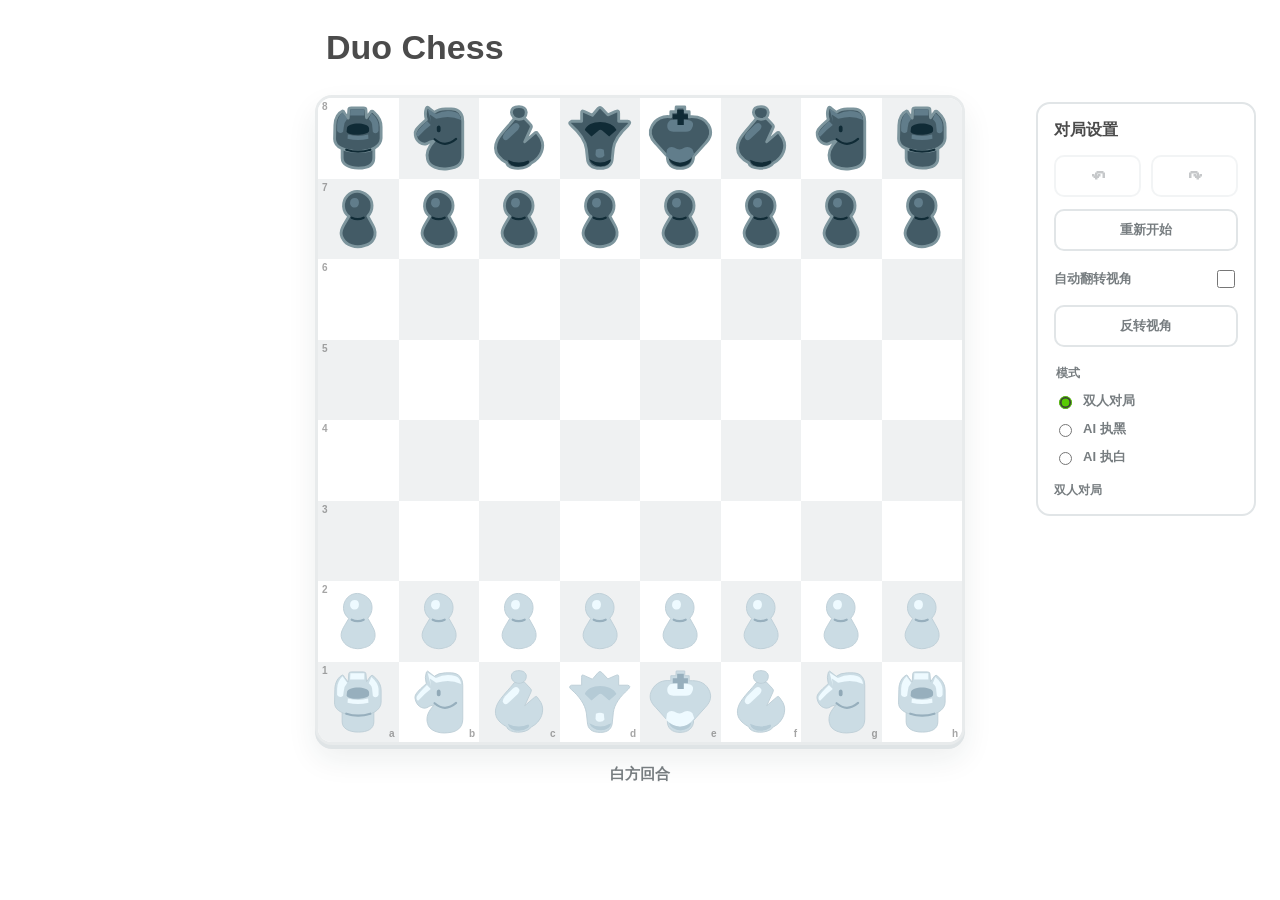
==== index.html @ 2844d371 "feat(ui): 添加棋步撤销重做按钮" ====
<!doctype html>
<html lang="zh-CN">
<head>
  <meta charset="utf-8">
  <meta name="viewport" content="width=device-width, initial-scale=1">
  <title>Duo Chess</title>
  <link rel="icon" href="assets/pieces/white-knight.svg" type="image/svg+xml">
  <link rel="stylesheet" href="styles.css">
</head>
<body>
  <main class="game-shell">
    <section class="game-content">
      <h1>Duo Chess</h1>
      <div class="board-wrap">
        <div class="board" id="board" role="grid" aria-label="国际象棋棋盘"></div>
      </div>

      <div class="controls" aria-label="对局控制">
        <div class="status" id="status">白方回合</div>
      </div>
    </section>
    <aside class="side-panel" aria-label="对局设置">
      <h2>对局设置</h2>
      <div class="history-controls" aria-label="棋步历史">
        <button id="undoMove" class="icon-button" type="button" aria-label="撤销一步" title="撤销一步" disabled>↶</button>
        <button id="redoMove" class="icon-button" type="button" aria-label="重做一步" title="重做一步" disabled>↷</button>
      </div>
      <button id="reset" class="text-button reset-button" type="button">重新开始</button>
      <label class="toggle-row">
        <span>自动翻转视角</span>
        <input id="autoFlip" type="checkbox">
      </label>
      <button id="flipView" class="text-button flip-button" type="button">反转视角</button>
      <fieldset class="mode-group">
        <legend>模式</legend>
        <label><input type="radio" name="gameMode" value="human" checked> 双人对局</label>
        <label><input type="radio" name="gameMode" value="ai-black"> AI 执黑</label>
        <label><input type="radio" name="gameMode" value="ai-white"> AI 执白</label>
      </fieldset>
      <div class="engine-status" id="aiStatus">双人对局</div>
    </aside>
  </main>
  <script src="app.js"></script>
</body>
</html>
---- styles.css ----
@font-face {
  font-family: DuoSans;
  src: url("Duolingo - The world’s most popular way to learn_files/f2331bbfd902cdf8971c4d3184a44283.woff2") format("woff2");
  font-weight: 400 800;
}

:root {
  color-scheme: dark light;
  --ink: #f2f7f9;
  --muted: #9aaab0;
  --bg: #111c20;
  --panel: #151f24;
  --board-dark: #111c20;
  --board-light: #2a3338;
  --line: #35444a;
  --board-border: #202d32;
  --board-shadow: #0a1114;
  --label: rgba(237, 247, 249, .5);
  --accent: #58cc02;
  --accent-dark: #3d9200;
  --selected: rgba(255, 200, 0, .42);
  --last-move: rgba(88, 204, 2, .15);
  --legal: rgba(138, 220, 61, .68);
}

@media (prefers-color-scheme: light) {
  :root {
    color-scheme: light;
    --ink: #4b4b4b;
    --muted: #777d80;
    --bg: #fff;
    --panel: #fff;
    --board-dark: #fff;
    --board-light: #eff1f2;
    --line: #e1e5e7;
    --board-border: #e8ebec;
    --board-shadow: #dfe4e6;
    --label: rgba(75, 75, 75, .5);
    --selected: rgba(255, 220, 100, .48);
    --last-move: rgba(88, 204, 2, .12);
    --legal: rgba(88, 180, 35, .78);
  }
}

* { box-sizing: border-box; }
html, body { min-height: 100%; }
body {
  margin: 0;
  background: var(--bg);
  color: var(--ink);
  font-family: DuoSans, -apple-system, BlinkMacSystemFont, "Segoe UI", sans-serif;
}

button { font: inherit; }
.game-shell { min-height: 100vh; position: relative; padding: 28px 24px 38px; display: flex; justify-content: center; align-items: flex-start; }
.game-content { width: min(680px, 100%); margin: 0 auto; }
h1 { margin: 0 0 28px 26px; font-size: clamp(28px, 4vw, 34px); letter-spacing: 0; }
.side-panel {
  position: fixed;
  top: 102px;
  right: 24px;
  width: 220px;
  margin: 0;
  border: 2px solid var(--line);
  border-radius: 14px;
  padding: 16px;
  color: var(--ink);
}
.side-panel h2 { margin: 0 0 14px; font-size: 16px; letter-spacing: 0; }
.history-controls { display: grid; grid-template-columns: repeat(2, 1fr); gap: 10px; margin: 0 0 12px; }
.reset-button { width: 100%; margin: 0 0 16px; }
.flip-button { width: 100%; margin: 14px 0 0; }
.toggle-row { display: flex; align-items: center; justify-content: space-between; gap: 12px; color: var(--muted); font-size: 13px; font-weight: 800; }
.toggle-row input { width: 18px; height: 18px; accent-color: var(--accent); }
.mode-group { border: 0; margin: 18px 0 0; padding: 0; display: grid; gap: 10px; }
.mode-group legend { margin-bottom: 10px; color: var(--muted); font-size: 12px; font-weight: 800; text-transform: uppercase; }
.mode-group label { display: flex; align-items: center; gap: 8px; color: var(--muted); font-size: 13px; font-weight: 800; cursor: pointer; }
.mode-group input { accent-color: var(--accent); }
.engine-status { margin-top: 16px; color: var(--muted); font-size: 12px; font-weight: 700; line-height: 1.35; overflow-wrap: anywhere; }
.board-wrap { padding: 0 14px; }
.board {
  width: min(650px, 100%); aspect-ratio: 1; margin: 0 auto; display: grid; grid-template-columns: repeat(8, 1fr); grid-template-rows: repeat(8, 1fr);
  border: 3px solid var(--board-border); border-radius: 17px; overflow: hidden; background: var(--board-dark);
  box-shadow: 0 4px 0 var(--board-shadow), 0 14px 30px rgba(0,0,0,.22);
}
.square { position: relative; display: grid; place-items: center; min-width: 0; border: 0; padding: 0; cursor: pointer; }
.square.dark { background: var(--board-dark); }
.square.light { background: var(--board-light); }
.square:hover { filter: brightness(1.16); }
.square.selected { background: var(--selected); }
.square.selected .piece { --piece-scale: 1.5; }
.piece { --piece-scale: 1; transform: scale(var(--piece-scale)); transform-origin: center; }
.piece.king-checked { animation: king-check-shake 200ms ease-in-out infinite; transform-origin: center center; }
@keyframes king-check-shake {
  0%, 100% { transform: rotate(0deg) scale(var(--piece-scale)); }
  25% { transform: rotate(-2deg) scale(var(--piece-scale)); }
  75% { transform: rotate(2deg) scale(var(--piece-scale)); }
}
.square.last-move { box-shadow: inset 0 0 0 999px var(--last-move); }
.square.legal::after { content: ""; width: 20%; aspect-ratio: 1; border-radius: 50%; background: var(--legal); position: absolute; }
.square.legal.capture::after { width: 78%; background: transparent; border: 4px solid var(--legal); }
.piece { width: 94%; height: 94%; object-fit: contain; pointer-events: none; user-select: none; position: relative; z-index: 1; }
.rank-label, .file-label { position: absolute; color: var(--label); font-size: 10px; font-weight: 800; pointer-events: none; }
.rank-label { left: 4px; top: 3px; }
.file-label { right: 4px; bottom: 3px; }
.controls { display: flex; align-items: center; justify-content: center; width: min(650px, calc(100% - 28px)); margin: 20px auto 0; }
.text-button { border: 2px solid var(--line); background: transparent; color: var(--muted); cursor: pointer; }
.text-button:hover { border-color: #71848c; color: var(--ink); }
.icon-button {
  height: 42px;
  border: 2px solid var(--line);
  border-radius: 10px;
  background: transparent;
  color: var(--muted);
  cursor: pointer;
  font-size: 24px;
  font-weight: 800;
  line-height: 1;
}
.icon-button:hover:not(:disabled) { border-color: #71848c; color: var(--ink); }
.icon-button:disabled { opacity: .42; cursor: not-allowed; }
.status { flex: 1; color: var(--muted); font-size: 15px; font-weight: 700; text-align: center; }
.text-button { height: 42px; padding: 0 14px; border-radius: 10px; font-size: 13px; font-weight: 800; }

@media (prefers-color-scheme: light) {
  .square:hover { filter: brightness(.98); }
  .board { box-shadow: 0 4px 0 var(--board-shadow), 0 14px 30px rgba(31, 45, 51, .08); }
}

@media (max-width: 700px) {
  .game-shell { padding: 16px 10px 28px; display: block; }
  h1 { margin-left: 8px; margin-bottom: 18px; }
  .side-panel { position: static; width: 100%; margin: 18px 0 0; }
  .board-wrap { padding: 0; }
  .board { border-radius: 12px; }
  .piece { width: 98%; height: 98%; }
  .controls { width: 100%; }
  .status { font-size: 13px; }
  .text-button { padding: 0 9px; }
}
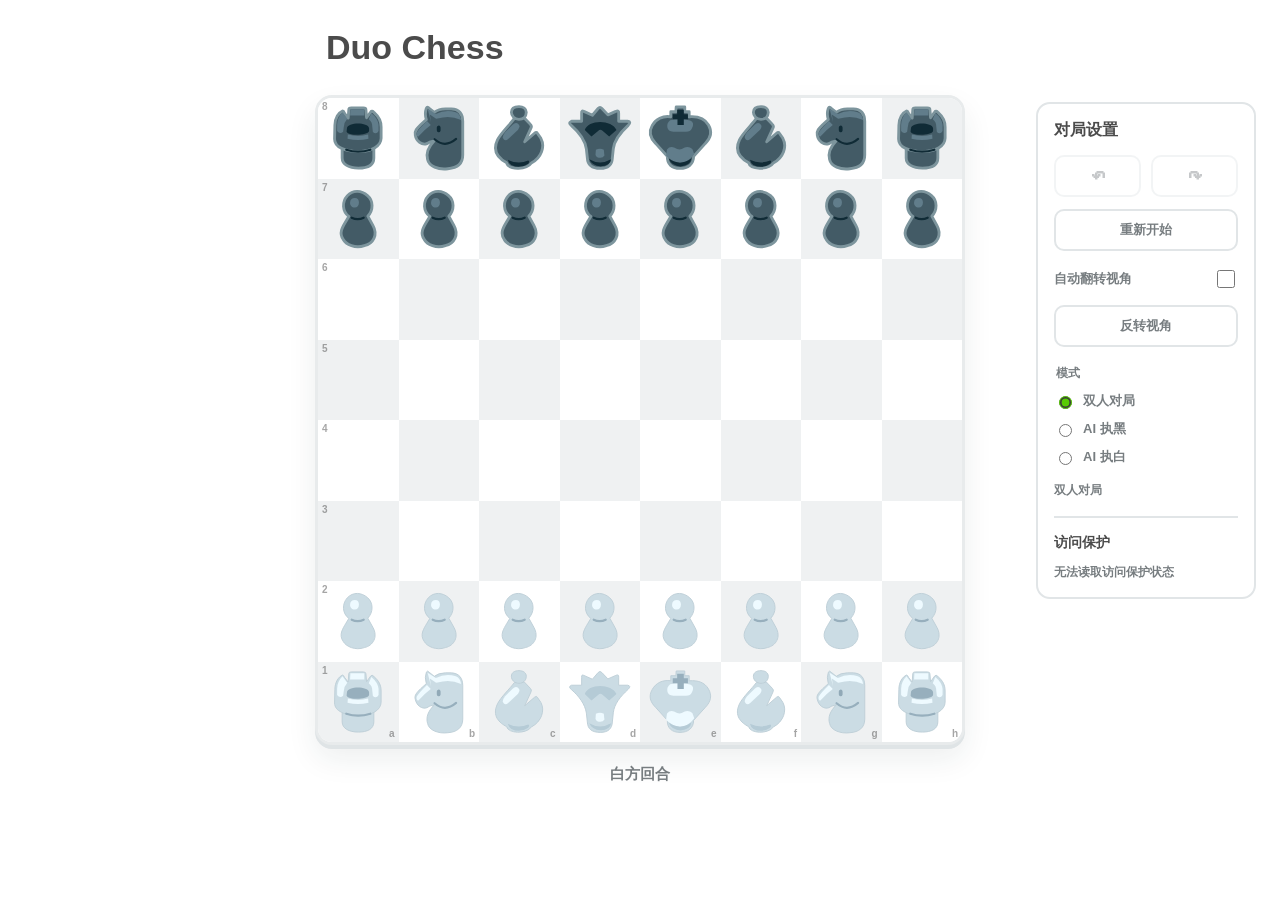
==== commit 408f972d: "feat(auth): implement access protection with username and password setup" ====
--- a/index.html
+++ b/index.html
@@ -38,6 +38,21 @@
         <label><input type="radio" name="gameMode" value="ai-white"> AI 执白</label>
       </fieldset>
       <div class="engine-status" id="aiStatus">双人对局</div>
+      <section class="account-settings" aria-labelledby="accountTitle">
+        <h3 id="accountTitle">访问保护</h3>
+        <form id="accountSetup" hidden>
+          <label class="field-label" for="accountUsername">账号</label>
+          <input id="accountUsername" class="text-input" type="text" maxlength="64" autocomplete="username">
+          <label class="field-label" for="accountPassword">密码</label>
+          <input id="accountPassword" class="text-input" type="password" minlength="8" maxlength="256" autocomplete="new-password">
+          <button id="saveAccount" class="text-button account-button" type="submit">启用密码访问</button>
+        </form>
+        <div id="accountActive" hidden>
+          <p class="account-summary">当前账号：<strong id="currentUsername"></strong></p>
+          <button id="logout" class="text-button account-button" type="button">退出登录</button>
+        </div>
+        <div class="account-message" id="accountMessage" role="status"></div>
+      </section>
     </aside>
   </main>
   <script src="app.js"></script>
--- a/styles.css
+++ b/styles.css
@@ -77,6 +77,14 @@
 .mode-group label { display: flex; align-items: center; gap: 8px; color: var(--muted); font-size: 13px; font-weight: 800; cursor: pointer; }
 .mode-group input { accent-color: var(--accent); }
 .engine-status { margin-top: 16px; color: var(--muted); font-size: 12px; font-weight: 700; line-height: 1.35; overflow-wrap: anywhere; }
+.account-settings { margin-top: 18px; padding-top: 16px; border-top: 2px solid var(--line); }
+.account-settings h3 { margin: 0 0 12px; font-size: 14px; letter-spacing: 0; }
+.field-label { display: block; margin: 9px 0 5px; color: var(--muted); font-size: 12px; font-weight: 800; }
+.text-input { width: 100%; height: 38px; border: 2px solid var(--line); border-radius: 8px; padding: 0 10px; background: transparent; color: var(--ink); font: inherit; outline: none; }
+.text-input:focus { border-color: var(--accent); }
+.account-button { width: 100%; margin-top: 12px; }
+.account-summary { margin: 0; color: var(--muted); font-size: 12px; overflow-wrap: anywhere; }
+.account-message { min-height: 17px; margin-top: 8px; color: var(--muted); font-size: 12px; font-weight: 700; line-height: 1.35; }
 .board-wrap { padding: 0 14px; }
 .board {
   width: min(650px, 100%); aspect-ratio: 1; margin: 0 auto; display: grid; grid-template-columns: repeat(8, 1fr); grid-template-rows: repeat(8, 1fr);
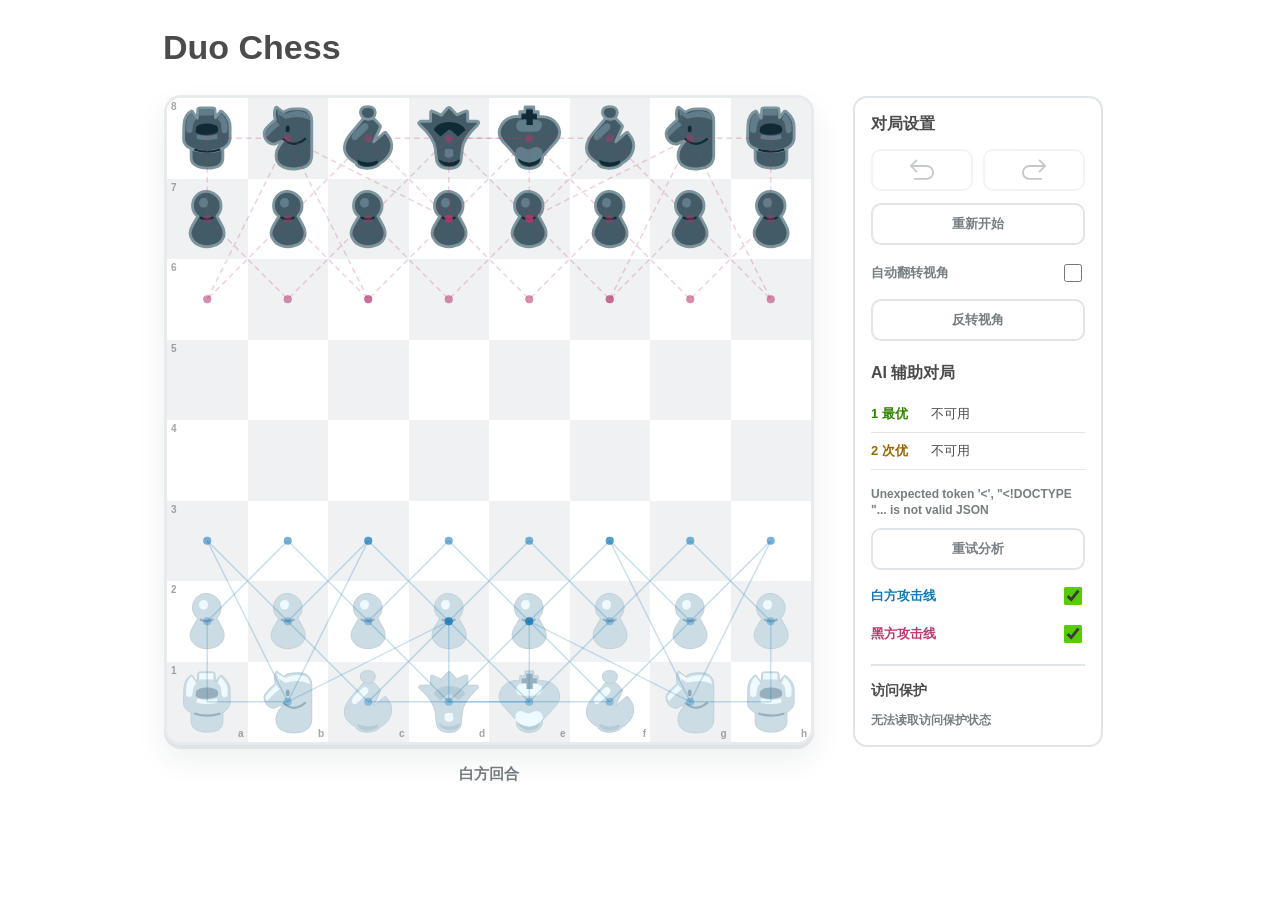
==== commit b67db931: "feat: enhance Duo Chess UI and functionality - Updated index.html to include a versioned stylesheet " ====
--- a/index.html
+++ b/index.html
@@ -5,14 +5,17 @@
   <meta name="viewport" content="width=device-width, initial-scale=1">
   <title>Duo Chess</title>
   <link rel="icon" href="assets/pieces/white-knight.svg" type="image/svg+xml">
-  <link rel="stylesheet" href="styles.css">
+  <link rel="stylesheet" href="styles.css?v=20260929-1">
 </head>
 <body>
   <main class="game-shell">
     <section class="game-content">
       <h1>Duo Chess</h1>
       <div class="board-wrap">
-        <div class="board" id="board" role="grid" aria-label="国际象棋棋盘"></div>
+        <div class="board-surface">
+          <div class="board" id="board" role="grid" aria-label="国际象棋棋盘"></div>
+          <svg id="boardOverlay" class="board-overlay" viewBox="0 0 800 800" aria-hidden="true"></svg>
+        </div>
       </div>
 
       <div class="controls" aria-label="对局控制">
@@ -22,8 +25,16 @@
     <aside class="side-panel" aria-label="对局设置">
       <h2>对局设置</h2>
       <div class="history-controls" aria-label="棋步历史">
-        <button id="undoMove" class="icon-button" type="button" aria-label="撤销一步" title="撤销一步" disabled>↶</button>
-        <button id="redoMove" class="icon-button" type="button" aria-label="重做一步" title="重做一步" disabled>↷</button>
+        <button id="undoMove" class="icon-button" type="button" aria-label="撤销一步" title="撤销一步" disabled>
+          <svg class="history-icon" viewBox="0 0 1170 1024" xmlns="http://www.w3.org/2000/svg" aria-hidden="true">
+            <path d="M811.008 271.945143H147.675429l198.656-198.509714A43.154286 43.154286 0 0 0 285.257143 12.653714L12.653714 285.037714a43.008 43.008 0 0 0 0 60.928l272.749715 272.310857a43.154286 43.154286 0 0 0 61.074285-60.928L150.308571 361.764571h660.553143a269.458286 269.458286 0 1 1 0 538.916572H226.962286a44.982857 44.982857 0 1 0 0 89.965714h583.899428c198.509714 0 359.424-160.914286 359.424-359.424a359.277714 359.277714 0 0 0-359.277714-359.277714z"/>
+          </svg>
+        </button>
+        <button id="redoMove" class="icon-button" type="button" aria-label="重做一步" title="重做一步" disabled>
+          <svg class="history-icon history-icon--redo" viewBox="0 0 1170 1024" xmlns="http://www.w3.org/2000/svg" aria-hidden="true">
+            <path d="M811.008 271.945143H147.675429l198.656-198.509714A43.154286 43.154286 0 0 0 285.257143 12.653714L12.653714 285.037714a43.008 43.008 0 0 0 0 60.928l272.749715 272.310857a43.154286 43.154286 0 0 0 61.074285-60.928L150.308571 361.764571h660.553143a269.458286 269.458286 0 1 1 0 538.916572H226.962286a44.982857 44.982857 0 1 0 0 89.965714h583.899428c198.509714 0 359.424-160.914286 359.424-359.424a359.277714 359.277714 0 0 0-359.277714-359.277714z"/>
+          </svg>
+        </button>
       </div>
       <button id="reset" class="text-button reset-button" type="button">重新开始</button>
       <label class="toggle-row">
@@ -31,13 +42,14 @@
         <input id="autoFlip" type="checkbox">
       </label>
       <button id="flipView" class="text-button flip-button" type="button">反转视角</button>
-      <fieldset class="mode-group">
-        <legend>模式</legend>
-        <label><input type="radio" name="gameMode" value="human" checked> 双人对局</label>
-        <label><input type="radio" name="gameMode" value="ai-black"> AI 执黑</label>
-        <label><input type="radio" name="gameMode" value="ai-white"> AI 执白</label>
-      </fieldset>
-      <div class="engine-status" id="aiStatus">双人对局</div>
+      <section class="assistance" aria-labelledby="assistanceTitle">
+        <h3 id="assistanceTitle">AI 辅助对局</h3>
+        <div id="suggestions" aria-live="polite"></div>
+        <div class="engine-status" id="aiStatus" role="status">等待分析</div>
+        <button id="retryAnalysis" class="text-button" type="button" hidden>重试分析</button>
+        <label class="toggle-row attack-toggle"><span class="white-attack-label">白方攻击线</span><input id="whiteAttacks" type="checkbox" checked></label>
+        <label class="toggle-row attack-toggle"><span class="black-attack-label">黑方攻击线</span><input id="blackAttacks" type="checkbox" checked></label>
+      </section>
       <section class="account-settings" aria-labelledby="accountTitle">
         <h3 id="accountTitle">访问保护</h3>
         <form id="accountSetup" hidden>
@@ -55,6 +67,9 @@
       </section>
     </aside>
   </main>
-  <script src="app.js"></script>
+  <div id="promotionPopover" class="promotion-popover" popover="auto" aria-label="选择升变棋子">
+    <div id="promotionChoices" class="promotion-choices"></div>
+  </div>
+  <script type="module" src="app.js?v=20260929-1"></script>
 </body>
 </html>
--- a/styles.css
+++ b/styles.css
@@ -1,9 +1,3 @@
-@font-face {
-  font-family: DuoSans;
-  src: url("Duolingo - The world’s most popular way to learn_files/f2331bbfd902cdf8971c4d3184a44283.woff2") format("woff2");
-  font-weight: 400 800;
-}
-
 :root {
   color-scheme: dark light;
   --ink: #f2f7f9;
@@ -48,19 +42,17 @@
   margin: 0;
   background: var(--bg);
   color: var(--ink);
-  font-family: DuoSans, -apple-system, BlinkMacSystemFont, "Segoe UI", sans-serif;
+  font-family: -apple-system, BlinkMacSystemFont, "Segoe UI", sans-serif;
 }
 
 button { font: inherit; }
-.game-shell { min-height: 100vh; position: relative; padding: 28px 24px 38px; display: flex; justify-content: center; align-items: flex-start; }
-.game-content { width: min(680px, 100%); margin: 0 auto; }
-h1 { margin: 0 0 28px 26px; font-size: clamp(28px, 4vw, 34px); letter-spacing: 0; }
+.game-shell { min-height: 100vh; max-width: 1030px; margin: auto; padding: 28px 24px 38px; display: grid; grid-template-columns: minmax(0, 680px) 250px; gap: 24px; align-items: start; }
+.game-content { width: 100%; min-width: 0; }
+h1 { margin: 0 0 28px 14px; font-size: 34px; letter-spacing: 0; }
 .side-panel {
-  position: fixed;
-  top: 102px;
-  right: 24px;
-  width: 220px;
-  margin: 0;
+  position: relative;
+  width: 100%;
+  margin: 68px 0 0;
   border: 2px solid var(--line);
   border-radius: 14px;
   padding: 16px;
@@ -86,8 +78,9 @@
 .account-summary { margin: 0; color: var(--muted); font-size: 12px; overflow-wrap: anywhere; }
 .account-message { min-height: 17px; margin-top: 8px; color: var(--muted); font-size: 12px; font-weight: 700; line-height: 1.35; }
 .board-wrap { padding: 0 14px; }
+.board-surface { width: min(650px, 100%); aspect-ratio: 1; position: relative; margin: auto; }
 .board {
-  width: min(650px, 100%); aspect-ratio: 1; margin: 0 auto; display: grid; grid-template-columns: repeat(8, 1fr); grid-template-rows: repeat(8, 1fr);
+  width: 100%; height: 100%; display: grid; grid-template-columns: repeat(8, 1fr); grid-template-rows: repeat(8, 1fr);
   border: 3px solid var(--board-border); border-radius: 17px; overflow: hidden; background: var(--board-dark);
   box-shadow: 0 4px 0 var(--board-shadow), 0 14px 30px rgba(0,0,0,.22);
 }
@@ -125,17 +118,60 @@
   font-weight: 800;
   line-height: 1;
 }
+.history-icon { width: 24px; height: 24px; display: block; margin: auto; fill: currentColor; }
+.history-icon--redo { transform: scaleX(-1); transform-origin: center; }
 .icon-button:hover:not(:disabled) { border-color: #71848c; color: var(--ink); }
 .icon-button:disabled { opacity: .42; cursor: not-allowed; }
 .status { flex: 1; color: var(--muted); font-size: 15px; font-weight: 700; text-align: center; }
 .text-button { height: 42px; padding: 0 14px; border-radius: 10px; font-size: 13px; font-weight: 800; }
+
+[hidden] { display: none !important; }
+:root { --white-attack: #4eaff4; --black-attack: #ee83aa; --best: #58cc02; --second: #ffc447; }
+@media (prefers-color-scheme: light) {
+  :root { --white-attack: #1478b9; --black-attack: #ba386e; --best: #328300; --second: #996600; }
+}
+.board-overlay { position: absolute; inset: 3px; width: calc(100% - 6px); height: calc(100% - 6px); pointer-events: none; z-index: 2; }
+.attack-w { color: var(--white-attack); }
+.attack-b { color: var(--black-attack); }
+.attack-line { stroke: currentColor; stroke-width: 1.7; opacity: .24; }
+.attack-b .attack-line { stroke-dasharray: 7 5; }
+.attack-point { fill: currentColor; opacity: .34; }
+.attack-line.highlighted { stroke-width: 4; opacity: .9; }
+.attack-point.highlighted { opacity: .95; }
+.attack-line.dimmed, .attack-point.dimmed { opacity: .07; }
+.recommend-1 { color: var(--best); }
+.recommend-2 { color: var(--second); }
+.recommend-line { stroke: currentColor; stroke-width: 7; opacity: .9; }
+.recommend-2.recommend-line { stroke-dasharray: 12 6; }
+.recommend-fill { fill: currentColor; }
+.recommend-badge circle { fill: currentColor; stroke: var(--bg); stroke-width: 2; }
+.recommend-badge text { fill: var(--bg); font: bold 18px sans-serif; }
+.assistance { margin-top: 22px; }
+.assistance h3 { font-size: 16px; margin: 0 0 12px; }
+.suggestion { display: flex; flex-wrap: wrap; gap: 6px 12px; align-items: baseline; padding: 9px 0; border-bottom: 1px solid var(--line); font-size: 13px; }
+.suggestion strong { min-width: 48px; }
+.suggestion-1 strong { color: var(--best); }
+.suggestion-2 strong { color: var(--second); }
+.attack-toggle { margin-top: 14px; }
+.white-attack-label { color: var(--white-attack); }
+.black-attack-label { color: var(--black-attack); }
+#retryAnalysis { width: 100%; margin-top: 10px; }
+.promotion-popover { position: fixed; inset: auto; width: 248px; margin: 0; border: 1px solid var(--line); border-radius: 8px; padding: 7px; background: var(--panel); color: var(--ink); box-shadow: 0 8px 24px rgba(0, 0, 0, .28); }
+.promotion-choices { display: grid; grid-template-columns: repeat(4, minmax(0, 1fr)); gap: 6px; }
+.promotion-choice { position: relative; min-width: 0; aspect-ratio: 1; padding: 3px; border: 2px solid var(--line); border-radius: 6px; background: var(--board-light); color: var(--ink); cursor: pointer; }
+.promotion-choice img { width: 100%; height: 100%; display: block; object-fit: contain; }
+.promotion-choice.recommended { border-color: var(--best); box-shadow: inset 0 0 0 2px var(--best); }
+.promotion-choice.recommended::after { content: '1'; position: absolute; top: -8px; right: -6px; width: 18px; height: 18px; border-radius: 50%; background: var(--best); color: var(--bg); font: 700 12px/18px sans-serif; text-align: center; }
+.promotion-choice:hover, .promotion-choice:focus-visible { border-color: var(--accent); }
+button:focus-visible { outline: 2px solid var(--accent); outline-offset: 2px; }
+@media (prefers-reduced-motion: reduce) { .piece.king-checked { animation: none; } }
 
 @media (prefers-color-scheme: light) {
   .square:hover { filter: brightness(.98); }
   .board { box-shadow: 0 4px 0 var(--board-shadow), 0 14px 30px rgba(31, 45, 51, .08); }
 }
 
-@media (max-width: 700px) {
+@media (max-width: 800px) {
   .game-shell { padding: 16px 10px 28px; display: block; }
   h1 { margin-left: 8px; margin-bottom: 18px; }
   .side-panel { position: static; width: 100%; margin: 18px 0 0; }
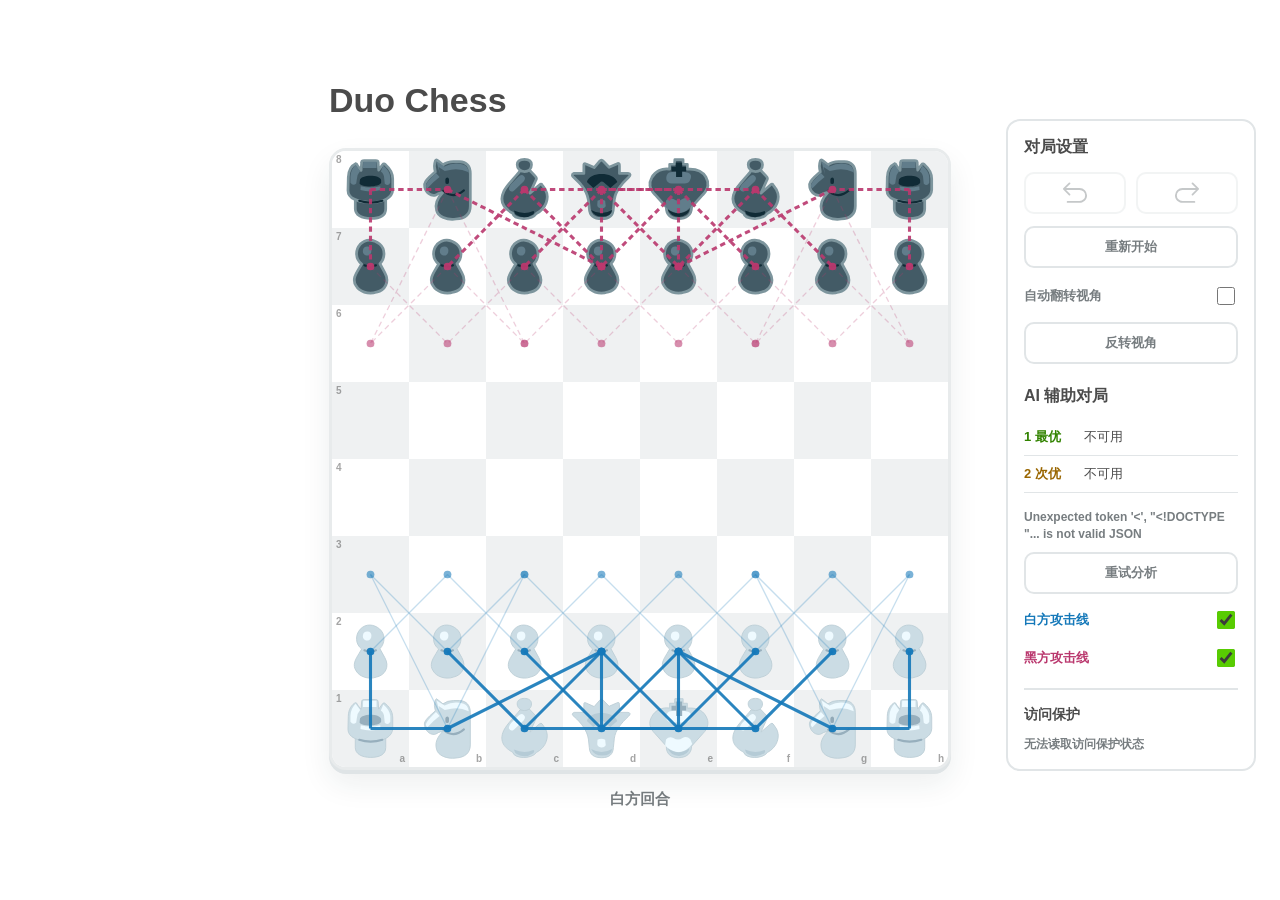
==== commit 8db2976e: "feat(ui): enhance overlay rendering and accessibility features" ====
--- a/index.html
+++ b/index.html
@@ -5,7 +5,7 @@
   <meta name="viewport" content="width=device-width, initial-scale=1">
   <title>Duo Chess</title>
   <link rel="icon" href="assets/pieces/white-knight.svg" type="image/svg+xml">
-  <link rel="stylesheet" href="styles.css?v=20260929-1">
+  <link rel="stylesheet" href="styles.css?v=20260929-6">
 </head>
 <body>
   <main class="game-shell">
@@ -14,7 +14,7 @@
       <div class="board-wrap">
         <div class="board-surface">
           <div class="board" id="board" role="grid" aria-label="国际象棋棋盘"></div>
-          <svg id="boardOverlay" class="board-overlay" viewBox="0 0 800 800" aria-hidden="true"></svg>
+          <svg id="boardOverlay" class="board-overlay" viewBox="0 0 800 800"></svg>
         </div>
       </div>
 
@@ -70,6 +70,6 @@
   <div id="promotionPopover" class="promotion-popover" popover="auto" aria-label="选择升变棋子">
     <div id="promotionChoices" class="promotion-choices"></div>
   </div>
-  <script type="module" src="app.js?v=20260929-1"></script>
+  <script type="module" src="app.js?v=20260929-6"></script>
 </body>
 </html>
--- a/styles.css
+++ b/styles.css
@@ -46,13 +46,15 @@
 }
 
 button { font: inherit; }
-.game-shell { min-height: 100vh; max-width: 1030px; margin: auto; padding: 28px 24px 38px; display: grid; grid-template-columns: minmax(0, 680px) 250px; gap: 24px; align-items: start; }
-.game-content { width: 100%; min-width: 0; }
+.game-shell { min-height: 100vh; width: 100%; margin: 0; padding: 28px 24px 38px; display: grid; grid-template-columns: minmax(0, 1fr) minmax(0, 650px) minmax(0, 1fr); column-gap: 24px; align-items: center; }
+.game-content { grid-column: 2; width: 100%; min-width: 0; }
 h1 { margin: 0 0 28px 14px; font-size: 34px; letter-spacing: 0; }
 .side-panel {
   position: relative;
-  width: 100%;
-  margin: 68px 0 0;
+  grid-column: 3;
+  justify-self: end;
+  width: 250px;
+  margin: 0;
   border: 2px solid var(--line);
   border-radius: 14px;
   padding: 16px;
@@ -130,7 +132,11 @@
 @media (prefers-color-scheme: light) {
   :root { --white-attack: #1478b9; --black-attack: #ba386e; --best: #328300; --second: #996600; }
 }
-.board-overlay { position: absolute; inset: 3px; width: calc(100% - 6px); height: calc(100% - 6px); pointer-events: none; z-index: 2; }
+.board-overlay { position: absolute; inset: 3px; width: calc(100% - 6px); height: calc(100% - 6px); pointer-events: none; z-index: 2; overflow: visible; }
+.recommend-badge { pointer-events: auto; cursor: pointer; }
+.recommend-badge:focus { outline: none; }
+.recommend-badge:hover circle:not(.recommend-badge-hit),
+.recommend-badge:focus-visible circle:not(.recommend-badge-hit) { filter: brightness(1.08); }
 .attack-w { color: var(--white-attack); }
 .attack-b { color: var(--black-attack); }
 .attack-line { stroke: currentColor; stroke-width: 1.7; opacity: .24; }
@@ -144,7 +150,8 @@
 .recommend-line { stroke: currentColor; stroke-width: 7; opacity: .9; }
 .recommend-2.recommend-line { stroke-dasharray: 12 6; }
 .recommend-fill { fill: currentColor; }
-.recommend-badge circle { fill: currentColor; stroke: var(--bg); stroke-width: 2; }
+.recommend-badge circle { fill: currentColor; stroke: none; }
+.recommend-badge circle.recommend-badge-hit { fill: none; stroke: none; }
 .recommend-badge text { fill: var(--bg); font: bold 18px sans-serif; }
 .assistance { margin-top: 22px; }
 .assistance h3 { font-size: 16px; margin: 0 0 12px; }
@@ -171,8 +178,9 @@
   .board { box-shadow: 0 4px 0 var(--board-shadow), 0 14px 30px rgba(31, 45, 51, .08); }
 }
 
-@media (max-width: 800px) {
+@media (max-width: 980px) {
   .game-shell { padding: 16px 10px 28px; display: block; }
+  .game-content { width: min(650px, 100%); margin: auto; }
   h1 { margin-left: 8px; margin-bottom: 18px; }
   .side-panel { position: static; width: 100%; margin: 18px 0 0; }
   .board-wrap { padding: 0; }
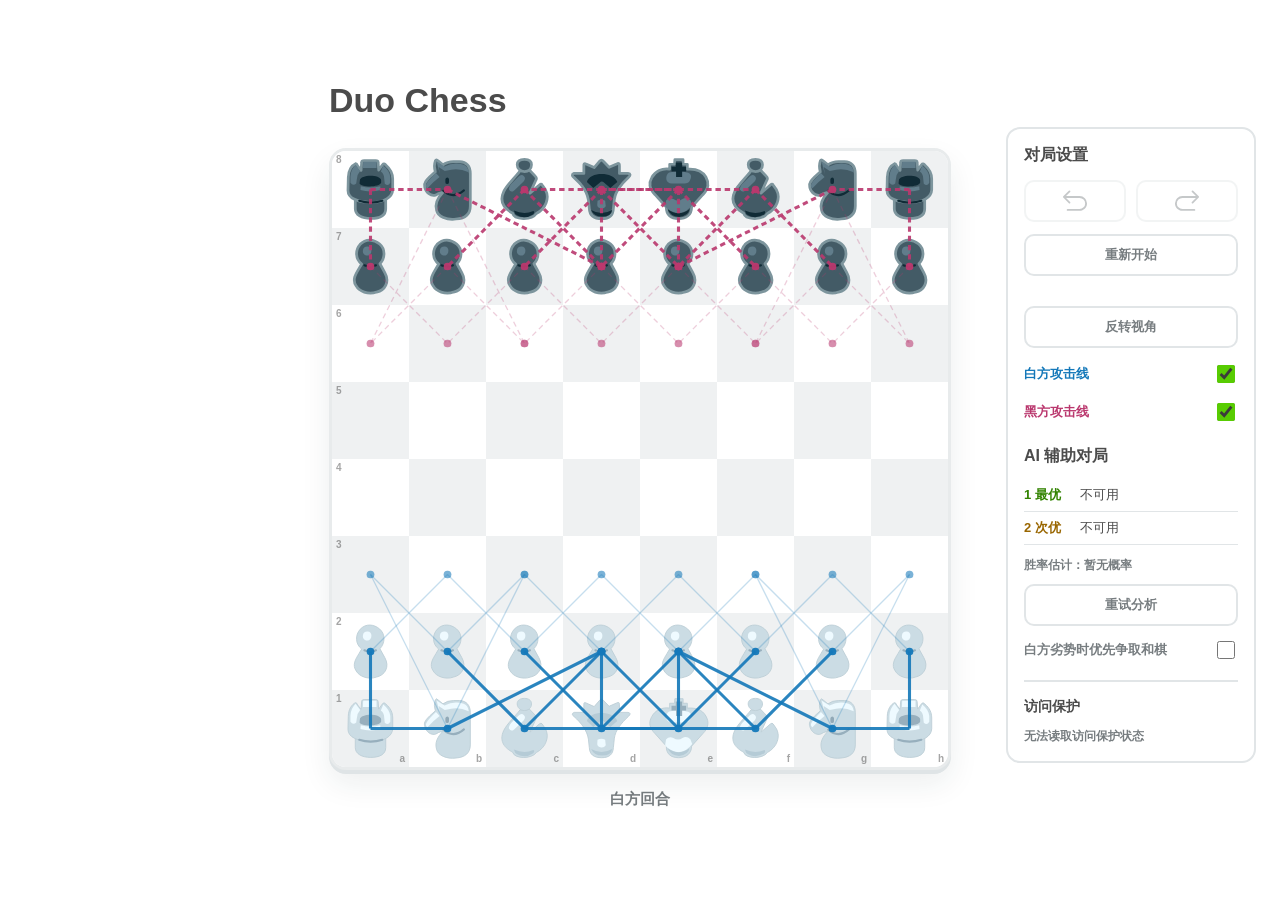
==== commit e7f7d1b7: "feat(ui): add win rate estimation and draw preference options in the UI" ====
--- a/index.html
+++ b/index.html
@@ -5,7 +5,7 @@
   <meta name="viewport" content="width=device-width, initial-scale=1">
   <title>Duo Chess</title>
   <link rel="icon" href="assets/pieces/white-knight.svg" type="image/svg+xml">
-  <link rel="stylesheet" href="styles.css?v=20260929-6">
+  <link rel="stylesheet" href="styles.css?v=20261004-2">
 </head>
 <body>
   <main class="game-shell">
@@ -37,18 +37,15 @@
         </button>
       </div>
       <button id="reset" class="text-button reset-button" type="button">重新开始</button>
-      <label class="toggle-row">
-        <span>自动翻转视角</span>
-        <input id="autoFlip" type="checkbox">
-      </label>
       <button id="flipView" class="text-button flip-button" type="button">反转视角</button>
+      <label class="toggle-row attack-toggle"><span class="white-attack-label">白方攻击线</span><input id="whiteAttacks" type="checkbox" checked></label>
+      <label class="toggle-row attack-toggle"><span class="black-attack-label">黑方攻击线</span><input id="blackAttacks" type="checkbox" checked></label>
       <section class="assistance" aria-labelledby="assistanceTitle">
         <h3 id="assistanceTitle">AI 辅助对局</h3>
         <div id="suggestions" aria-live="polite"></div>
-        <div class="engine-status" id="aiStatus" role="status">等待分析</div>
+        <div class="win-rate" id="winRate" title="引擎概率估计；强制将死按最佳应对计算，普通局面即使估计为百分百也不保证实际结果" aria-live="polite">胜率估计：暂无概率</div>
         <button id="retryAnalysis" class="text-button" type="button" hidden>重试分析</button>
-        <label class="toggle-row attack-toggle"><span class="white-attack-label">白方攻击线</span><input id="whiteAttacks" type="checkbox" checked></label>
-        <label class="toggle-row attack-toggle"><span class="black-attack-label">黑方攻击线</span><input id="blackAttacks" type="checkbox" checked></label>
+        <label class="toggle-row draw-toggle" title="当视角一方轮到行棋且胜率低于 20%、负率高于胜率时，优先寻找和棋线路"><span id="preferDrawLabel">白方劣势时优先争取和棋</span><input id="preferDraw" type="checkbox"></label>
       </section>
       <section class="account-settings" aria-labelledby="accountTitle">
         <h3 id="accountTitle">访问保护</h3>
@@ -70,6 +67,6 @@
   <div id="promotionPopover" class="promotion-popover" popover="auto" aria-label="选择升变棋子">
     <div id="promotionChoices" class="promotion-choices"></div>
   </div>
-  <script type="module" src="app.js?v=20260929-6"></script>
+  <script type="module" src="app.js?v=20261004-2"></script>
 </body>
 </html>
--- a/styles.css
+++ b/styles.css
@@ -70,7 +70,8 @@
 .mode-group legend { margin-bottom: 10px; color: var(--muted); font-size: 12px; font-weight: 800; text-transform: uppercase; }
 .mode-group label { display: flex; align-items: center; gap: 8px; color: var(--muted); font-size: 13px; font-weight: 800; cursor: pointer; }
 .mode-group input { accent-color: var(--accent); }
-.engine-status { margin-top: 16px; color: var(--muted); font-size: 12px; font-weight: 700; line-height: 1.35; overflow-wrap: anywhere; }
+.win-rate { margin-top: 12px; color: var(--muted); font-size: 12px; font-weight: 800; line-height: 1.4; }
+.draw-toggle { margin-top: 12px; }
 .account-settings { margin-top: 18px; padding-top: 16px; border-top: 2px solid var(--line); }
 .account-settings h3 { margin: 0 0 12px; font-size: 14px; letter-spacing: 0; }
 .field-label { display: block; margin: 9px 0 5px; color: var(--muted); font-size: 12px; font-weight: 800; }
@@ -128,9 +129,9 @@
 .text-button { height: 42px; padding: 0 14px; border-radius: 10px; font-size: 13px; font-weight: 800; }
 
 [hidden] { display: none !important; }
-:root { --white-attack: #4eaff4; --black-attack: #ee83aa; --best: #58cc02; --second: #ffc447; }
+:root { --white-attack: #4eaff4; --black-attack: #ee83aa; --stalemate: #ffd447; --best: #58cc02; --second: #ffc447; }
 @media (prefers-color-scheme: light) {
-  :root { --white-attack: #1478b9; --black-attack: #ba386e; --best: #328300; --second: #996600; }
+  :root { --white-attack: #1478b9; --black-attack: #ba386e; --stalemate: #b17600; --best: #328300; --second: #996600; }
 }
 .board-overlay { position: absolute; inset: 3px; width: calc(100% - 6px); height: calc(100% - 6px); pointer-events: none; z-index: 2; overflow: visible; }
 .recommend-badge { pointer-events: auto; cursor: pointer; }
@@ -145,6 +146,9 @@
 .attack-line.highlighted { stroke-width: 4; opacity: .9; }
 .attack-point.highlighted { opacity: .95; }
 .attack-line.dimmed, .attack-point.dimmed { opacity: .07; }
+.stalemate-attacks { color: var(--stalemate); }
+.stalemate-line { stroke: currentColor; stroke-width: 4.5; opacity: .92; marker-end: url(#stalemate-arrow); }
+.stalemate-fill { fill: var(--stalemate); }
 .recommend-1 { color: var(--best); }
 .recommend-2 { color: var(--second); }
 .recommend-line { stroke: currentColor; stroke-width: 7; opacity: .9; }
@@ -152,13 +156,15 @@
 .recommend-fill { fill: currentColor; }
 .recommend-badge circle { fill: currentColor; stroke: none; }
 .recommend-badge circle.recommend-badge-hit { fill: none; stroke: none; }
-.recommend-badge text { fill: var(--bg); font: bold 18px sans-serif; }
+.recommend-badge text { fill: var(--bg); font: bold 18px sans-serif; pointer-events: none; user-select: none; -webkit-user-select: none; }
 .assistance { margin-top: 22px; }
 .assistance h3 { font-size: 16px; margin: 0 0 12px; }
-.suggestion { display: flex; flex-wrap: wrap; gap: 6px 12px; align-items: baseline; padding: 9px 0; border-bottom: 1px solid var(--line); font-size: 13px; }
+.suggestion { display: grid; grid-template-columns: auto minmax(0, 1fr) auto; gap: 8px; align-items: center; padding: 7px 0; border-bottom: 1px solid var(--line); font-size: 13px; }
 .suggestion strong { min-width: 48px; }
+.suggestion span { min-width: 0; }
 .suggestion-1 strong { color: var(--best); }
 .suggestion-2 strong { color: var(--second); }
+.apply-suggestion { height: 30px; margin-left: auto; padding: 0 10px; font-size: 12px; }
 .attack-toggle { margin-top: 14px; }
 .white-attack-label { color: var(--white-attack); }
 .black-attack-label { color: var(--black-attack); }
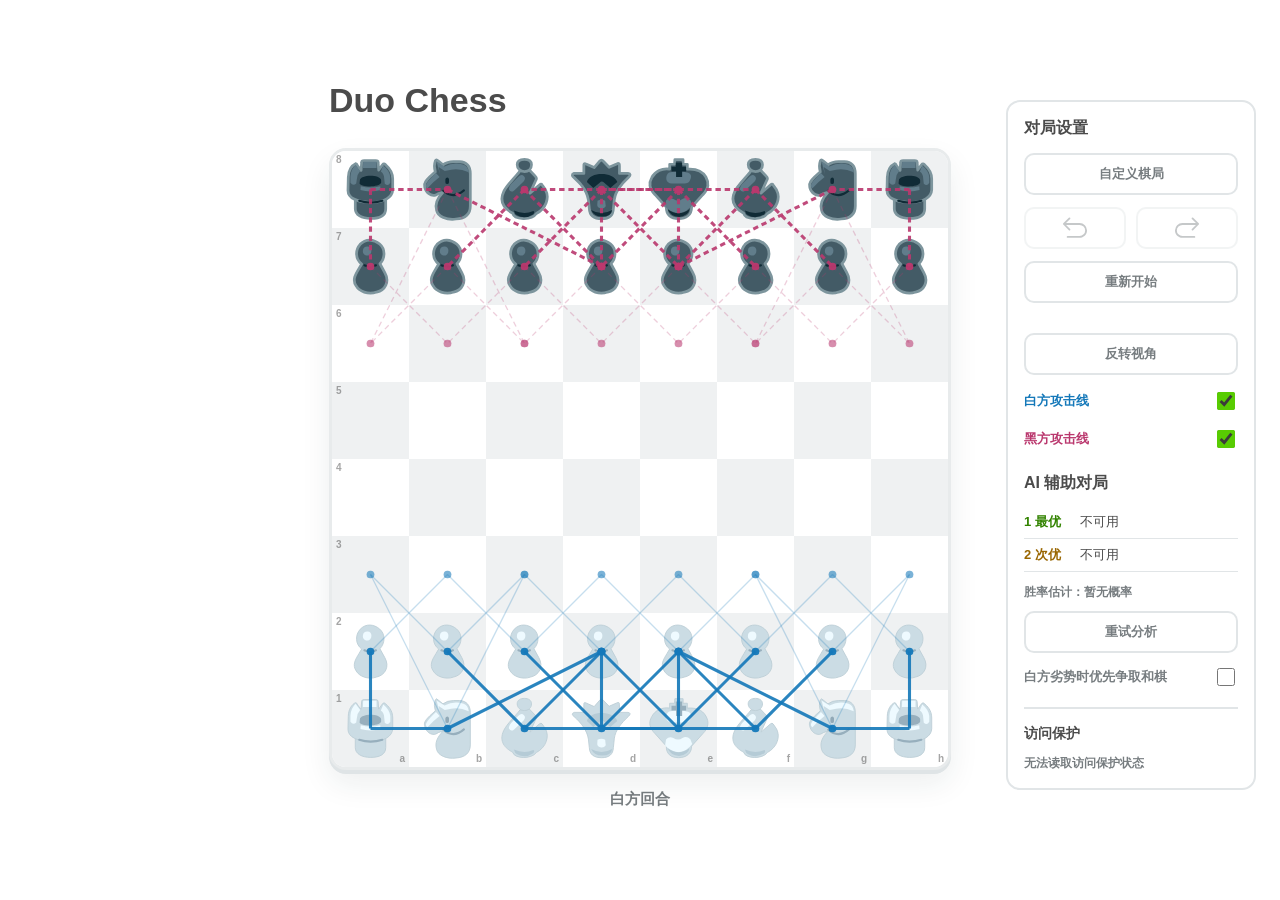
==== commit 686bee93: "feat(setup): implement custom game setup and validation features" ====
--- a/index.html
+++ b/index.html
@@ -5,7 +5,7 @@
   <meta name="viewport" content="width=device-width, initial-scale=1">
   <title>Duo Chess</title>
   <link rel="icon" href="assets/pieces/white-knight.svg" type="image/svg+xml">
-  <link rel="stylesheet" href="styles.css?v=20261004-2">
+  <link rel="stylesheet" href="styles.css?v=20261007-3">
 </head>
 <body>
   <main class="game-shell">
@@ -24,6 +24,26 @@
     </section>
     <aside class="side-panel" aria-label="对局设置">
       <h2>对局设置</h2>
+      <button id="customSetup" class="text-button setup-entry" type="button">自定义棋局</button>
+      <section id="setupEditor" class="setup-editor" aria-label="编辑棋局" hidden>
+        <p class="setup-hint">选择棋子后点击格子放置；使用移动工具调整位置。</p>
+        <div id="piecePalette" class="piece-palette" aria-label="选择摆放棋子"></div>
+        <div class="setup-actions">
+          <button id="movePiece" class="text-button" type="button" aria-pressed="true">移动</button>
+          <button id="erasePiece" class="text-button" type="button" aria-pressed="false">删除</button>
+          <button id="clearSetup" class="text-button" type="button">清空棋盘</button>
+          <button id="standardSetup" class="text-button" type="button">标准摆法</button>
+        </div>
+        <label class="field-label" for="setupTurn">谁先手</label>
+        <select id="setupTurn" class="text-input"><option value="w">白方先手</option><option value="b">黑方先手</option></select>
+        <p class="setup-hint">额外的后、车、象、马共用升变额度，每少一个兵可多放一个。自定义开局无王车易位和吃过路兵权。</p>
+        <div id="setupMessage" class="setup-message" role="status" aria-live="polite"></div>
+        <div class="setup-actions">
+          <button id="startSetup" class="text-button" type="button">开始对局</button>
+          <button id="cancelSetup" class="text-button" type="button">取消编辑</button>
+        </div>
+      </section>
+      <button id="standardGame" class="text-button setup-entry" type="button" hidden>标准新局</button>
       <div class="history-controls" aria-label="棋步历史">
         <button id="undoMove" class="icon-button" type="button" aria-label="撤销一步" title="撤销一步" disabled>
           <svg class="history-icon" viewBox="0 0 1170 1024" xmlns="http://www.w3.org/2000/svg" aria-hidden="true">
@@ -67,6 +87,6 @@
   <div id="promotionPopover" class="promotion-popover" popover="auto" aria-label="选择升变棋子">
     <div id="promotionChoices" class="promotion-choices"></div>
   </div>
-  <script type="module" src="app.js?v=20261004-2"></script>
+  <script type="module" src="app.js?v=20261004-3"></script>
 </body>
 </html>
--- a/styles.css
+++ b/styles.css
@@ -61,6 +61,19 @@
   color: var(--ink);
 }
 .side-panel h2 { margin: 0 0 14px; font-size: 16px; letter-spacing: 0; }
+.setup-entry { width: 100%; margin-bottom: 12px; }
+.setup-editor { margin-bottom: 16px; padding-bottom: 16px; border-bottom: 2px solid var(--line); }
+.setup-hint { color: var(--muted); font-size: 12px; line-height: 1.5; margin: 0 0 10px; }
+.piece-palette { display: grid; grid-template-columns: repeat(6, minmax(0, 1fr)); gap: 4px; margin-bottom: 10px; }
+.palette-piece { padding: 3px 0; border: 2px solid var(--line); border-radius: 7px; background: var(--board-light); color: var(--ink); cursor: pointer; }
+.palette-piece img { display: block; width: 100%; height: 30px; }
+.palette-piece span { display: block; font-size: 10px; }
+.palette-piece[aria-pressed="true"], .setup-actions button[aria-pressed="true"] { border-color: var(--accent); }
+.setup-actions { display: grid; grid-template-columns: repeat(2, minmax(0, 1fr)); gap: 6px; }
+.setup-actions .text-button { padding: 0 4px; }
+.setup-message { min-height: 22px; margin: 8px 0; font-size: 12px; line-height: 1.5; color: var(--second); }
+.text-button:disabled { opacity: .42; cursor: not-allowed; }
+#startSetup { border-color: var(--accent); color: var(--ink); }
 .history-controls { display: grid; grid-template-columns: repeat(2, 1fr); gap: 10px; margin: 0 0 12px; }
 .reset-button { width: 100%; margin: 0 0 16px; }
 .flip-button { width: 100%; margin: 14px 0 0; }
@@ -87,7 +100,8 @@
   border: 3px solid var(--board-border); border-radius: 17px; overflow: hidden; background: var(--board-dark);
   box-shadow: 0 4px 0 var(--board-shadow), 0 14px 30px rgba(0,0,0,.22);
 }
-.square { position: relative; display: grid; place-items: center; min-width: 0; border: 0; padding: 0; cursor: pointer; }
+.board, .board * { user-select: none; -webkit-user-select: none; }
+.square { position: relative; display: grid; place-items: center; min-width: 0; border: 0; padding: 0; cursor: pointer; touch-action: manipulation; }
 .square.dark { background: var(--board-dark); }
 .square.light { background: var(--board-light); }
 .square:hover { filter: brightness(1.16); }
@@ -134,7 +148,8 @@
   :root { --white-attack: #1478b9; --black-attack: #ba386e; --stalemate: #b17600; --best: #328300; --second: #996600; }
 }
 .board-overlay { position: absolute; inset: 3px; width: calc(100% - 6px); height: calc(100% - 6px); pointer-events: none; z-index: 2; overflow: visible; }
-.recommend-badge { pointer-events: auto; cursor: pointer; }
+.board-overlay * { pointer-events: none !important; }
+.recommend-badge { cursor: default; }
 .recommend-badge:focus { outline: none; }
 .recommend-badge:hover circle:not(.recommend-badge-hit),
 .recommend-badge:focus-visible circle:not(.recommend-badge-hit) { filter: brightness(1.08); }
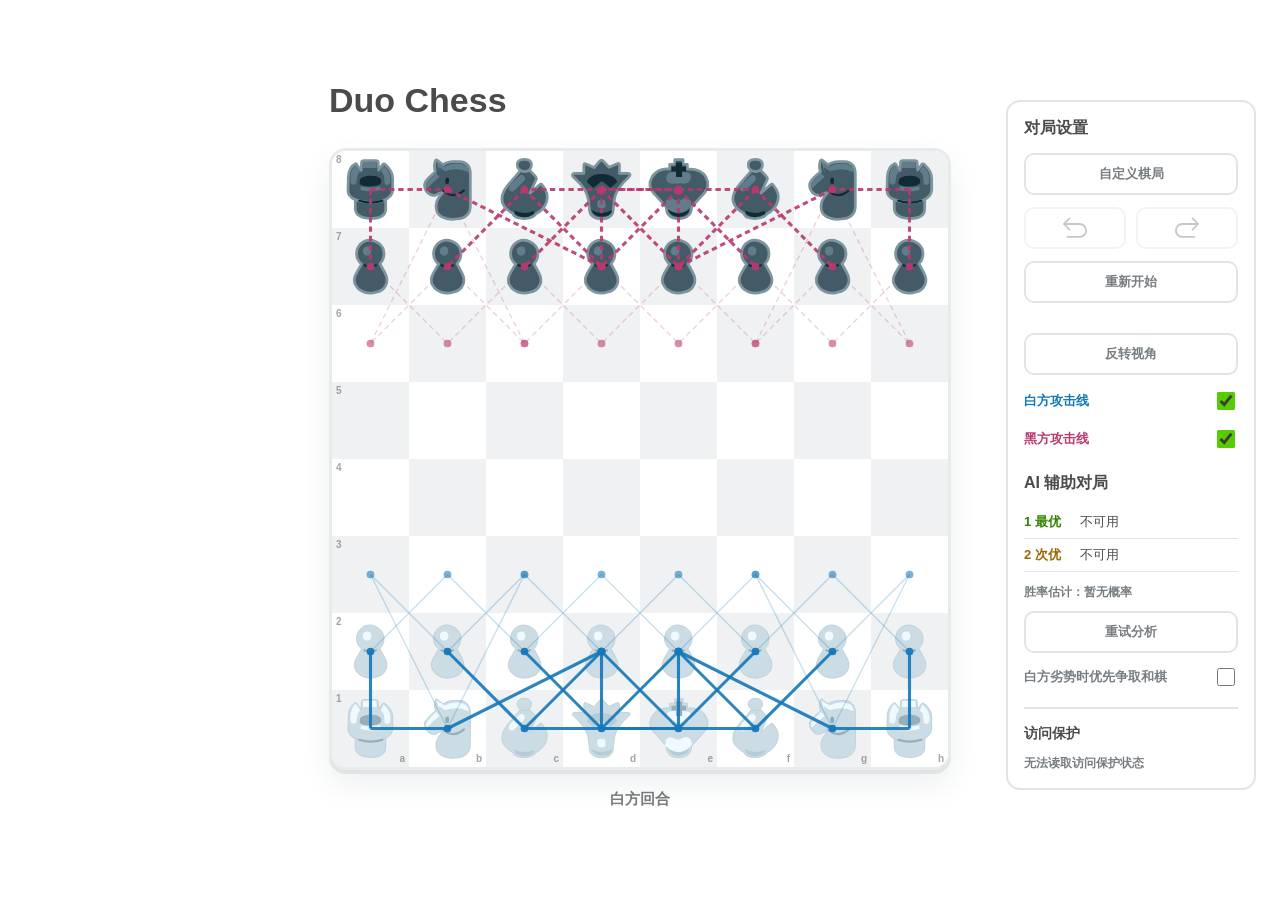
==== commit 9a7ba314: "feat(checkmate): implement checkmate attack lines and update UI for better visibility" ====
--- a/index.html
+++ b/index.html
@@ -5,7 +5,7 @@
   <meta name="viewport" content="width=device-width, initial-scale=1">
   <title>Duo Chess</title>
   <link rel="icon" href="assets/pieces/white-knight.svg" type="image/svg+xml">
-  <link rel="stylesheet" href="styles.css?v=20261007-3">
+  <link rel="stylesheet" href="styles.css?v=20261023-1">
 </head>
 <body>
   <main class="game-shell">
@@ -65,7 +65,7 @@
         <div id="suggestions" aria-live="polite"></div>
         <div class="win-rate" id="winRate" title="引擎概率估计；强制将死按最佳应对计算，普通局面即使估计为百分百也不保证实际结果" aria-live="polite">胜率估计：暂无概率</div>
         <button id="retryAnalysis" class="text-button" type="button" hidden>重试分析</button>
-        <label class="toggle-row draw-toggle" title="当视角一方轮到行棋且胜率低于 20%、负率高于胜率时，优先寻找和棋线路"><span id="preferDrawLabel">白方劣势时优先争取和棋</span><input id="preferDraw" type="checkbox"></label>
+        <label class="toggle-row draw-toggle" title="当视角一方轮到行棋且负率高于胜率时，在不提高负率的候选中优先选择和棋率更高的走法"><span id="preferDrawLabel">白方劣势时优先争取和棋</span><input id="preferDraw" type="checkbox"></label>
       </section>
       <section class="account-settings" aria-labelledby="accountTitle">
         <h3 id="accountTitle">访问保护</h3>
@@ -87,6 +87,6 @@
   <div id="promotionPopover" class="promotion-popover" popover="auto" aria-label="选择升变棋子">
     <div id="promotionChoices" class="promotion-choices"></div>
   </div>
-  <script type="module" src="app.js?v=20261004-3"></script>
+  <script type="module" src="app.js?v=20261023-2"></script>
 </body>
 </html>
--- a/styles.css
+++ b/styles.css
@@ -143,7 +143,7 @@
 .text-button { height: 42px; padding: 0 14px; border-radius: 10px; font-size: 13px; font-weight: 800; }
 
 [hidden] { display: none !important; }
-:root { --white-attack: #4eaff4; --black-attack: #ee83aa; --stalemate: #ffd447; --best: #58cc02; --second: #ffc447; }
+:root { --white-attack: #4eaff4; --black-attack: #ee83aa; --stalemate: #ffd447; --checkmate: #ef4444; --best: #58cc02; --second: #ffc447; }
 @media (prefers-color-scheme: light) {
   :root { --white-attack: #1478b9; --black-attack: #ba386e; --stalemate: #b17600; --best: #328300; --second: #996600; }
 }
@@ -164,6 +164,9 @@
 .stalemate-attacks { color: var(--stalemate); }
 .stalemate-line { stroke: currentColor; stroke-width: 4.5; opacity: .92; marker-end: url(#stalemate-arrow); }
 .stalemate-fill { fill: var(--stalemate); }
+.checkmate-attacks { color: var(--checkmate); }
+.checkmate-line { stroke: currentColor; stroke-width: 4.5; stroke-dasharray: none; opacity: .92; }
+.checkmate-fill { fill: var(--checkmate); }
 .recommend-1 { color: var(--best); }
 .recommend-2 { color: var(--second); }
 .recommend-line { stroke: currentColor; stroke-width: 7; opacity: .9; }
